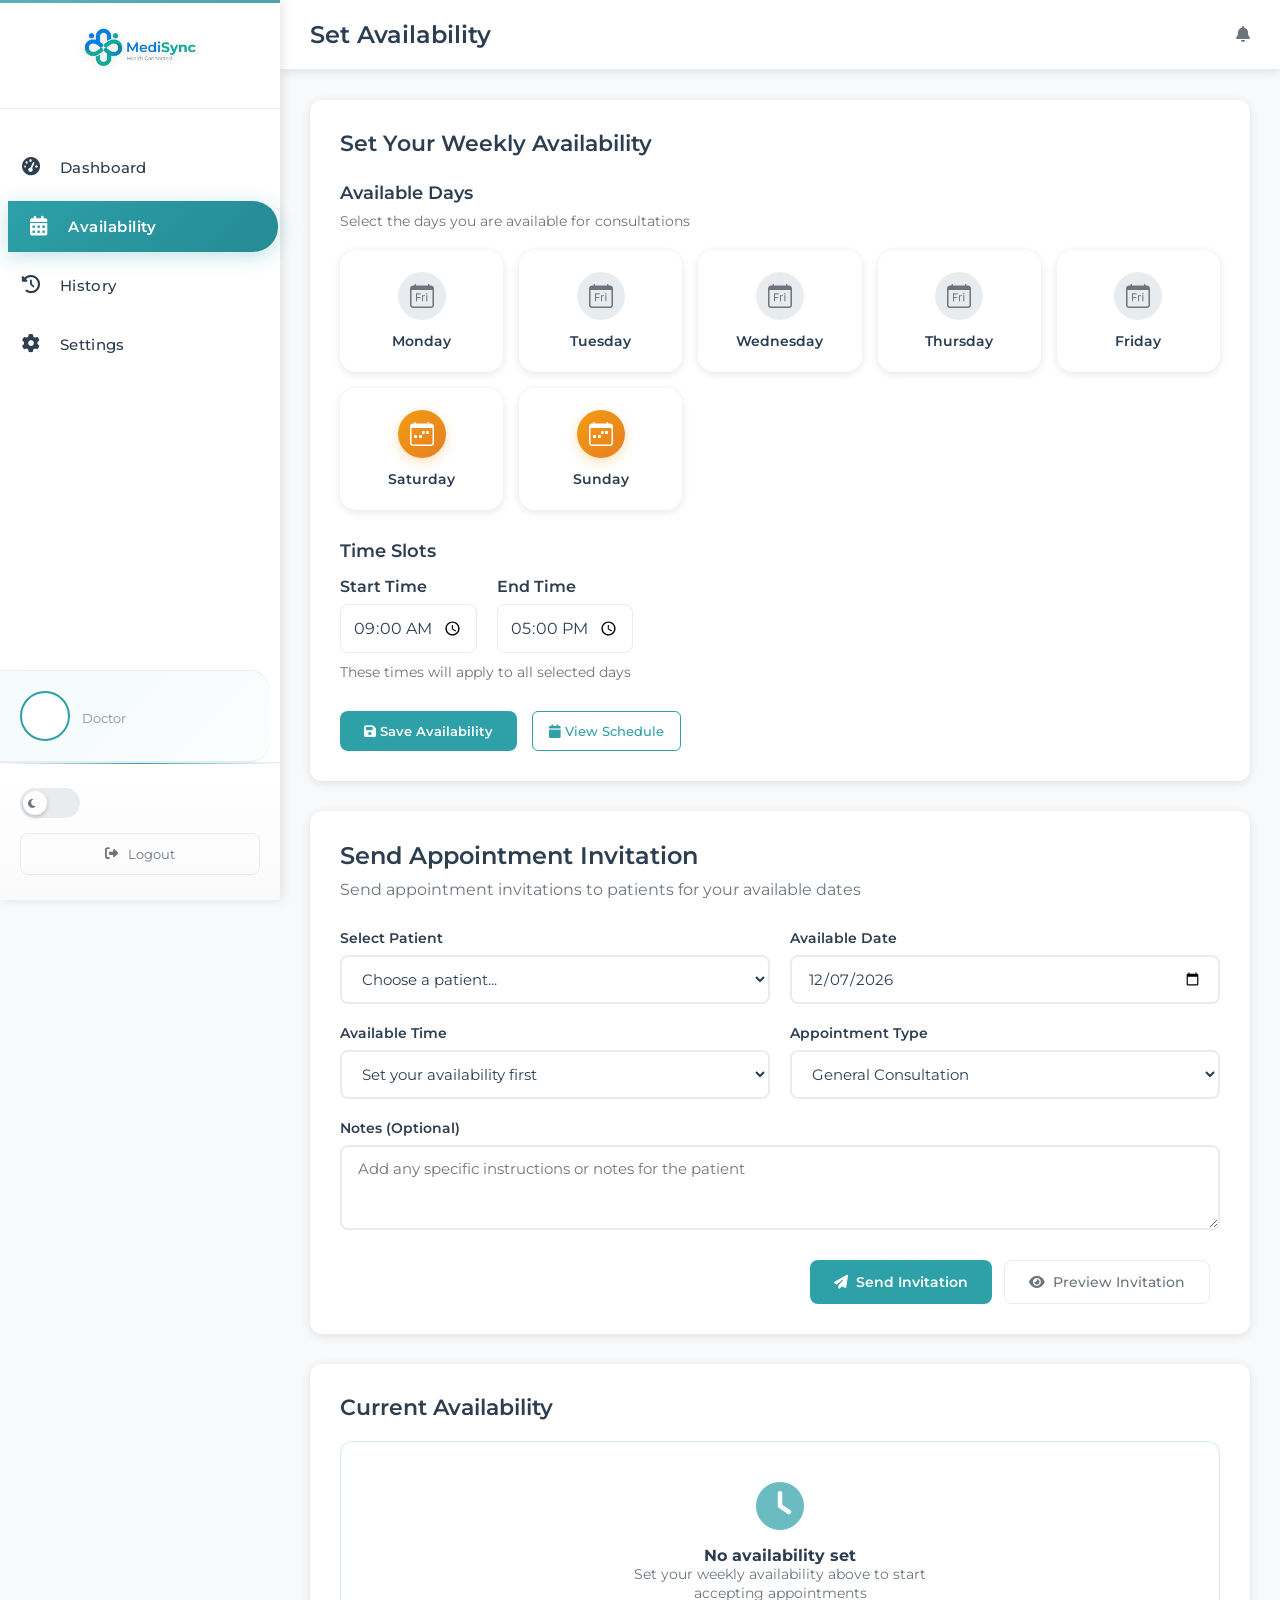
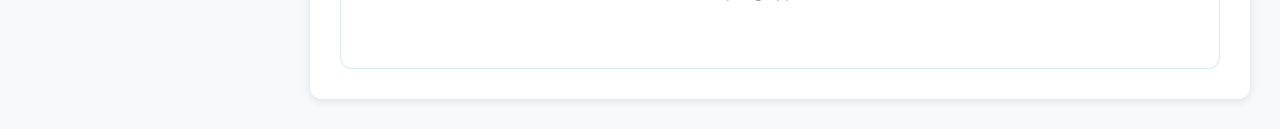
==== static/doctor/doctor-availability.html @ 9b915c84 "new" ====
<!DOCTYPE html>
<html lang="en">
<head>
    <meta charset="UTF-8">
    <meta name="viewport" content="width=device-width, initial-scale=1.0">
    <link rel="stylesheet" href="https://cdnjs.cloudflare.com/ajax/libs/font-awesome/6.4.2/css/all.min.css">
    <link rel="stylesheet" href="https://cdn.jsdelivr.net/npm/bootstrap-icons@1.11.1/font/bootstrap-icons.css">
    <link rel="stylesheet" href="doctor-dashboard.css">
    <link rel="stylesheet" href="availability.css">
    <title>MediSync - Doctor Availability</title>
</head>
<body>
    <div class="dashboard">
        <!-- Left Navbar -->
        <nav class="sidebar">
            <div class="sidebar-header">
                <img src="../login/Logo_Medisync.png" alt="MediSync Logo" class="logo">
            </div>

            <ul class="sidebar-menu">
                <li class="ripple tooltip nav-item" data-tooltip="Dashboard Overview" data-page="dashboard">
                    <i class="fas fa-tachometer-alt"></i>
                    <span>Dashboard</span>
                </li>
                <li class="active ripple tooltip nav-item" data-tooltip="Set Availability" data-page="availability">
                    <i class="fas fa-calendar-alt"></i>
                    <span>Availability</span>
                </li>
                <li class="ripple tooltip nav-item" data-tooltip="Appointment History" data-page="history">
                    <i class="fas fa-history"></i>
                    <span>History</span>
                </li>
                <li class="ripple tooltip nav-item" data-tooltip="Account Settings" data-page="settings">
                    <i class="fas fa-cog"></i>
                    <span>Settings</span>
                </li>
            </ul>

            <!-- Doctor Profile Section -->
            <div class="patient-profile">
                <div class="avatar-img">
                    <span></span>
                </div>
                <div class="patient-info">
                    <h4></h4>
                    <p>Doctor</p>
                </div>
            </div>

            <div class="sidebar-footer">
                <div class="theme-toggle">
                    <input type="checkbox" id="theme-switch">
                    <label for="theme-switch" class="theme-toggle-btn">
                        <i class="fas fa-moon"></i>
                        <i class="fas fa-sun"></i>
                        <span class="ball"></span>
                    </label>
                </div>
                <button class="logout-btn ripple tooltip" data-tooltip="Sign Out">
                    <i class="fas fa-sign-out-alt"></i>
                    <span>Logout</span>
                </button>
            </div>
        </nav>

        <!-- Main Content -->
        <main class="main-content">
            <header class="header">
                <h1>Set Availability</h1>
                <div class="header-actions">
                    <div class="notifications">
                        <i class="fas fa-bell"></i>
                    </div>
                </div>
            </header>

            <div class="availability-content">
                <!-- Availability Settings Section -->
                <section class="availability-section">
                    <h2>Set Your Weekly Availability</h2>
                    <div class="availability-form">
                        <div class="days-selection">
                            <h3>Available Days</h3>
                            <p class="days-subtitle">Select the days you are available for consultations</p>
                            <div class="days-grid">
                                <label class="day-card">
                                    <input type="checkbox" value="monday">
                                    <div class="day-content">
                                        <div class="day-icon">
                                            <i class="bi bi-calendar-day"></i>
                                        </div>
                                        <div class="day-info">
                                            <span class="day-name">Monday</span>
                                        </div>
                                    </div>
                                </label>
                                <label class="day-card">
                                    <input type="checkbox" value="tuesday">
                                    <div class="day-content">
                                        <div class="day-icon">
                                            <i class="bi bi-calendar-day"></i>
                                        </div>
                                        <div class="day-info">
                                            <span class="day-name">Tuesday</span>
                                        </div>
                                    </div>
                                </label>
                                <label class="day-card">
                                    <input type="checkbox" value="wednesday">
                                    <div class="day-content">
                                        <div class="day-icon">
                                            <i class="bi bi-calendar-day"></i>
                                        </div>
                                        <div class="day-info">
                                            <span class="day-name">Wednesday</span>
                                        </div>
                                    </div>
                                </label>
                                <label class="day-card">
                                    <input type="checkbox" value="thursday">
                                    <div class="day-content">
                                        <div class="day-icon">
                                            <i class="bi bi-calendar-day"></i>
                                        </div>
                                        <div class="day-info">
                                            <span class="day-name">Thursday</span>
                                        </div>
                                    </div>
                                </label>
                                <label class="day-card">
                                    <input type="checkbox" value="friday">
                                    <div class="day-content">
                                        <div class="day-icon">
                                            <i class="bi bi-calendar-day"></i>
                                        </div>
                                        <div class="day-info">
                                            <span class="day-name">Friday</span>
                                        </div>
                                    </div>
                                </label>
                                <label class="day-card">
                                    <input type="checkbox" value="saturday">
                                    <div class="day-content">
                                        <div class="day-icon">
                                            <i class="bi bi-calendar-week"></i>
                                        </div>
                                        <div class="day-info">
                                            <span class="day-name">Saturday</span>
                                        </div>
                                    </div>
                                </label>
                                <label class="day-card">
                                    <input type="checkbox" value="sunday">
                                    <div class="day-content">
                                        <div class="day-icon">
                                            <i class="bi bi-calendar-week"></i>
                                        </div>
                                        <div class="day-info">
                                            <span class="day-name">Sunday</span>
                                        </div>
                                    </div>
                                </label>
                            </div>
                        </div>

                        <div class="time-settings">
                            <h3>Time Slots</h3>
                            <div class="time-inputs">
                                <div class="time-group">
                                    <label for="start-time">Start Time</label>
                                    <input type="time" id="start-time" value="09:00">
                                </div>
                                <div class="time-group">
                                    <label for="end-time">End Time</label>
                                    <input type="time" id="end-time" value="17:00">
                                </div>
                            </div>
                            <p class="time-note">These times will apply to all selected days</p>
                        </div>

                        <div class="availability-actions">
                            <button class="btn-primary" id="save-availability-btn">
                                <i class="fas fa-save"></i>
                                Save Availability
                            </button>
                            <button class="btn-secondary" id="view-schedule-btn">
                                <i class="fas fa-calendar"></i>
                                View Schedule
                            </button>
                        </div>
                    </div>
                </section>

                <!-- Send Appointment Invitations -->
                <section class="send-invitation-section">
                    <h2>Send Appointment Invitation</h2>
                    <p>Send appointment invitations to patients for your available dates</p>

                    <div class="invitation-form">
                        <div class="form-row">
                            <div class="form-group">
                                <label for="patient-select">Select Patient</label>
                                <select id="patient-select" class="form-input">
                                    <option value="">Choose a patient...</option>
                                    <!-- Patients will be loaded dynamically -->
                                </select>
                            </div>
                            <div class="form-group">
                                <label for="invitation-date">Available Date</label>
                                <input type="date" id="invitation-date" class="form-input">
                            </div>
                        </div>

                        <div class="form-row">
                            <div class="form-group">
                                <label for="invitation-time">Available Time</label>
                                <select id="invitation-time" class="form-input">
                                    <option value="">Select time...</option>
                                </select>
                            </div>
                            <div class="form-group">
                                <label for="appointment-type">Appointment Type</label>
                                <select id="appointment-type" class="form-input">
                                    <option value="consultation">General Consultation</option>
                                    <option value="follow-up">Follow-up</option>
                                    <option value="emergency">Emergency</option>
                                    <option value="specialist">Specialist Consultation</option>
                                </select>
                            </div>
                        </div>

                        <div class="form-group">
                            <label for="invitation-notes">Notes (Optional)</label>
                            <textarea id="invitation-notes" class="form-input" rows="3" placeholder="Add any specific instructions or notes for the patient"></textarea>
                        </div>

                        <div class="invitation-actions">
                            <button class="btn-primary" id="send-invitation-btn">
                                <i class="fas fa-paper-plane"></i>
                                Send Invitation
                            </button>
                            <button class="btn-secondary" id="preview-invitation-btn">
                                <i class="fas fa-eye"></i>
                                Preview Invitation
                            </button>
                        </div>
                    </div>
                </section>

                <!-- Current Availability Display -->
                <section class="current-availability">
                    <h2>Current Availability</h2>
                    <div class="availability-display">
                        <div class="no-data-message">
                            <i class="fas fa-clock"></i>
                            <h4>No availability set</h4>
                            <p>Set your weekly availability above to start accepting appointments</p>
                        </div>
                    </div>
                </section>
            </div>
        </main>
    </div>

    <script src="doctor-dashboard.js"></script>
    <script src="availability.js"></script>
</body>
</html>
---- static/doctor/doctor-dashboard.css ----
@import url('https://fonts.googleapis.com/css2?family=Montserrat:wght@300;400;500;600;700&display=swap');

:root {
    /* Light Theme */
    --bg-primary: #f8f9fa;
    --bg-secondary: #ffffff;
    --bg-sidebar: #ffffff;
    --text-primary: #2c3e50;
    --text-secondary: #6c757d;
    --accent-color: #2da0a8;
    --accent-hover: #258a94;
    --border-color: #e9ecef;
    --shadow: 0 2px 10px rgba(0, 0, 0, 0.1);
    --card-bg: #ffffff;
    --sidebar-shadow: 2px 0 10px rgba(0, 0, 0, 0.1);
}

[data-theme="dark"] {
    --bg-primary: #1a1a1a;
    --bg-secondary: #2d2d2d;
    --bg-sidebar: #2d2d2d;
    --text-primary: #ffffff;
    --text-secondary: #b0b0b0;
    --accent-color: #4ecdc4;
    --accent-hover: #45b7ae;
    --border-color: #404040;
    --shadow: 0 2px 10px rgba(0, 0, 0, 0.3);
    --card-bg: #3d3d3d;
    --sidebar-shadow: 2px 0 10px rgba(0, 0, 0, 0.3);
}

* {
    margin: 0;
    padding: 0;
    box-sizing: border-box;
    font-family: 'Montserrat', sans-serif;
}

body {
    background-color: var(--bg-primary);
    color: var(--text-primary);
    transition: background-color 0.3s ease, color 0.3s ease;
}

.dashboard {
    display: flex;
    min-height: 100vh;
}

/* Sidebar Styles */
.sidebar {
    width: 280px;
    background-color: var(--bg-sidebar);
    box-shadow: var(--sidebar-shadow);
    display: flex;
    flex-direction: column;
    position: fixed;
    height: 100vh;
    left: 0;
    top: 0;
    z-index: 1000;
    transition: all 0.3s cubic-bezier(0.4, 0, 0.2, 1);
    transform: translateX(0);
    animation: slideInLeft 0.6s cubic-bezier(0.4, 0, 0.2, 1);
}

@keyframes slideInLeft {
    from {
        transform: translateX(-100%);
        opacity: 0;
    }
    to {
        transform: translateX(0);
        opacity: 1;
    }
}

.sidebar-header {
    padding: 25px 20px 20px;
    border-bottom: 1px solid var(--border-color);
    text-align: center;
    position: relative;
    overflow: hidden;
}

.sidebar-header::before {
    content: '';
    position: absolute;
    top: 0;
    left: 0;
    right: 0;
    height: 3px;
    background: linear-gradient(90deg, var(--accent-color), var(--accent-hover));
    opacity: 0.8;
}

.logo {
    width: 120px;
    height: auto;
    margin-bottom: 15px;
    transition: transform 0.3s ease;
    filter: drop-shadow(0 2px 4px rgba(0, 0, 0, 0.1));
}

.logo:hover {
    transform: scale(1.05);
}

.sidebar-header h2 {
    color: var(--accent-color);
    font-size: 20px;
    font-weight: 700;
    letter-spacing: -0.5px;
    margin: 0;
    text-shadow: 0 1px 2px rgba(0, 0, 0, 0.1);
}



/* Patient Profile Section */
.patient-profile {
    padding: 20px;
    border-top: 1px solid var(--border-color);
    border-bottom: 1px solid var(--border-color);
    display: flex;
    align-items: center;
    gap: 12px;
    background: linear-gradient(135deg, rgba(45, 160, 168, 0.05), rgba(45, 160, 168, 0.02));
    margin: 10px 0 0 0;
    border-radius: 0 20px 20px 0;
    margin-right: 10px;
    transition: all 0.3s ease;
}

.avatar-img {
    width: 50px;
    height: 50px;
    border-radius: 50%;
    border: 2px solid var(--accent-color);
    overflow: hidden;
    flex-shrink: 0;
    display: flex;
    align-items: center;
    justify-content: center;
    background-color: var(--bg-secondary);
    color: var(--accent-color);
    font-weight: bold;
    font-size: 18px;
}

.avatar-img img {
    width: 100%;
    height: 100%;
    object-fit: cover;
}

.patient-profile:hover {
    background: linear-gradient(135deg, rgba(45, 160, 168, 0.08), rgba(45, 160, 168, 0.04));
    transform: translateX(5px);
}



.patient-info h4 {
    color: var(--text-primary);
    font-size: 16px;
    font-weight: 600;
    margin: 0 0 4px 0;
    transition: color 0.3s ease;
}

.patient-profile:hover .patient-info h4 {
    color: var(--accent-color);
}

.patient-info p {
    color: var(--text-secondary);
    font-size: 13px;
    font-weight: 400;
    margin: 0;
    opacity: 0.8;
}

.sidebar-menu {
    list-style: none;
    padding: 25px 0 20px;
    flex: 1;
    position: relative;
}

.sidebar-menu li {
    margin: 8px 0;
    padding: 16px 20px;
    cursor: pointer;
    display: flex;
    align-items: center;
    transition: all 0.3s cubic-bezier(0.4, 0, 0.2, 1);
    position: relative;
    border-radius: 0 25px 25px 0;
    margin-right: 10px;
    overflow: hidden;
}

.nav-item {
    cursor: pointer;
}

.sidebar-menu li::before {
    content: '';
    position: absolute;
    left: 0;
    top: 0;
    height: 100%;
    width: 4px;
    background-color: var(--accent-color);
    transform: scaleY(0);
    transition: transform 0.3s cubic-bezier(0.4, 0, 0.2, 1);
    border-radius: 0 2px 2px 0;
    display: none;
}

.sidebar-menu li:hover::before,
.sidebar-menu li.active::before {
    transform: scaleY(0);
}

.sidebar-menu li:hover {
    background: linear-gradient(135deg, rgba(45, 160, 168, 0.1), rgba(45, 160, 168, 0.05));
    transform: translateX(8px);
    box-shadow: 0 4px 15px rgba(45, 160, 168, 0.15);
    color: var(--accent-color);
}

.sidebar-menu li.active {
    background: linear-gradient(135deg, var(--accent-color), var(--accent-hover));
    color: white;
    transform: translateX(8px);
    box-shadow: 0 4px 20px rgba(45, 160, 168, 0.3);
}

.sidebar-menu li.active::before {
    background-color: rgba(255, 255, 255, 0.8);
}

.sidebar-menu li i {
    margin-right: 18px;
    width: 22px;
    text-align: center;
    font-size: 18px;
    transition: all 0.3s ease;
    position: relative;
    z-index: 2;
}

.sidebar-menu li:hover i,
.sidebar-menu li.active i {
    transform: scale(1.1);
    color: currentColor;
}

.sidebar-menu li span {
    font-weight: 500;
    font-size: 15px;
    letter-spacing: 0.3px;
    position: relative;
    z-index: 2;
    transition: all 0.3s ease;
}

.sidebar-menu li:hover span,
.sidebar-menu li.active span {
    font-weight: 600;
    letter-spacing: 0.5px;
}

.sidebar-footer {
    padding: 25px 20px;
    border-top: 1px solid var(--border-color);
    background: linear-gradient(to top, rgba(0, 0, 0, 0.02), transparent);
    position: relative;
}

.sidebar-footer::before {
    content: '';
    position: absolute;
    top: 0;
    left: 0;
    right: 0;
    height: 1px;
    background: linear-gradient(90deg, transparent, var(--accent-color), transparent);
}

/* Theme Toggle */
.theme-toggle {
    margin-bottom: 15px;
}

.theme-toggle-btn {
    position: relative;
    display: block;
    width: 60px;
    height: 30px;
    border-radius: 15px;
    background-color: var(--border-color);
    cursor: pointer;
    transition: background-color 0.3s ease;
    z-index: 5;
}

.theme-toggle-btn i {
    position: absolute;
    top: 50%;
    transform: translateY(-50%);
    font-size: 10px;
    transition: all 0.3s ease;
    z-index: 25;
}

.fa-moon {
    left: 8px;
    opacity: 1;
    color: #6c757d;
}

.fa-sun {
    right: 8px;
    opacity: 0;
    color: #ffd700;
}

.ball {
    position: absolute;
    top: 3px;
    left: 3px;
    width: 24px;
    height: 24px;
    background-color: white;
    border-radius: 50%;
    transition: transform 0.3s ease, background-color 0.3s ease;
    z-index: 15;
    box-shadow: 0 2px 4px rgba(0, 0, 0, 0.2);
}

#theme-switch:checked + .theme-toggle-btn {
    background-color: var(--accent-color);
}

#theme-switch:checked + .theme-toggle-btn .fa-moon {
    opacity: 0;
}

#theme-switch:checked + .theme-toggle-btn .fa-sun {
    opacity: 1;
}

#theme-switch:checked + .theme-toggle-btn .ball {
    transform: translateX(30px);
}

#theme-switch {
    display: none;
}

.logout-btn {
    width: 100%;
    padding: 12px;
    background-color: transparent;
    border: 1px solid var(--border-color);
    border-radius: 8px;
    color: var(--text-secondary);
    cursor: pointer;
    display: flex;
    align-items: center;
    justify-content: center;
    transition: all 0.3s ease;
}

.logout-btn:hover {
    background-color: #dc3545;
    border-color: #dc3545;
    color: white;
}

.logout-btn i {
    margin-right: 10px;
}

/* Main Content */
.main-content {
    flex: 1;
    margin-left: 280px;
    background-color: var(--bg-primary);
    transition: background-color 0.3s ease;
}

.header {
    background-color: var(--bg-secondary);
    padding: 20px 30px;
    box-shadow: var(--shadow);
    display: flex;
    justify-content: space-between;
    align-items: center;
    border-bottom: 1px solid var(--border-color);
    transition: background-color 0.3s ease;
}

.header h1 {
    color: var(--text-primary);
    font-size: 24px;
    font-weight: 600;
}

.header-actions {
    display: flex;
    align-items: center;
    gap: 20px;
}

.notifications {
    position: relative;
    cursor: pointer;
    color: var(--text-secondary);
}

.notification-badge {
    position: absolute;
    top: -8px;
    right: -8px;
    background-color: #dc3545;
    color: white;
    border-radius: 50%;
    width: 18px;
    height: 18px;
    display: flex;
    align-items: center;
    justify-content: center;
    font-size: 10px;
    font-weight: 600;
}



.dashboard-content {
    padding: 30px;
}

/* Welcome Card */
.welcome-card {
    background-color: var(--card-bg);
    padding: 30px;
    border-radius: 12px;
    box-shadow: var(--shadow);
    margin-bottom: 30px;
    border-left: 4px solid var(--accent-color);
    transition: background-color 0.3s ease;
}

.welcome-card h2 {
    color: var(--text-primary);
    margin-bottom: 10px;
    font-size: 28px;
}

.welcome-card p {
    color: var(--text-secondary);
    margin-bottom: 20px;
    font-size: 16px;
}

/* Buttons */
.btn-primary {
    background-color: var(--accent-color);
    color: white;
    border: none;
    padding: 12px 24px;
    border-radius: 8px;
    cursor: pointer;
    font-weight: 600;
    transition: background-color 0.3s ease;
}

.btn-primary:hover {
    background-color: var(--accent-hover);
}

.btn-secondary {
    background-color: transparent;
    color: var(--accent-color);
    border: 1px solid var(--accent-color);
    padding: 8px 16px;
    border-radius: 6px;
    cursor: pointer;
    font-weight: 500;
    margin-right: 10px;
    transition: all 0.3s ease;
}

.btn-secondary:hover {
    background-color: var(--accent-color);
    color: white;
}

.btn-cancel {
    background-color: transparent;
    color: #dc3545;
    border: 1px solid #dc3545;
    padding: 8px 16px;
    border-radius: 6px;
    cursor: pointer;
    font-weight: 500;
    transition: all 0.3s ease;
}

.btn-cancel:hover {
    background-color: #dc3545;
    color: white;
}

/* Stats Grid */
.stats-grid {
    display: grid;
    grid-template-columns: repeat(auto-fit, minmax(250px, 1fr));
    gap: 20px;
    margin-bottom: 30px;
}

.stat-card {
    background-color: var(--card-bg);
    padding: 25px;
    border-radius: 12px;
    box-shadow: var(--shadow);
    display: flex;
    align-items: center;
    transition: background-color 0.3s ease;
}

.stat-icon {
    width: 60px;
    height: 60px;
    border-radius: 12px;
    display: flex;
    align-items: center;
    justify-content: center;
    color: white;
    margin-right: 20px;
    font-size: 20px;
    transition: transform 0.2s ease;
}

.stat-icon:hover {
    transform: scale(1.05);
}

/* Specific colors for each statistic type */
.stat-icon.appointments {
    background: linear-gradient(135deg, #3498db, #2980b9);
}

.stat-icon.doctors {
    background: linear-gradient(135deg, #2ecc71, #27ae60);
}

.stat-icon.prescriptions {
    background: linear-gradient(135deg, #e74c3c, #c0392b);
}

.stat-icon.health {
    background: linear-gradient(135deg, #f39c12, #e67e22);
}

.stat-info h3 {
    font-size: 28px;
    font-weight: 700;
    color: var(--text-primary);
    margin-bottom: 5px;
}

.stat-info p {
    color: var(--text-secondary);
    font-size: 14px;
}

/* Appointments Section */
.appointments-section,
.activity-section {
    margin-bottom: 30px;
}

.appointments-section h2,
.activity-section h2 {
    color: var(--text-primary);
    font-size: 22px;
    margin-bottom: 20px;
    font-weight: 600;
}

.appointment-card {
    background-color: var(--card-bg);
    padding: 20px;
    border-radius: 12px;
    box-shadow: var(--shadow);
    margin-bottom: 15px;
    display: flex;
    justify-content: space-between;
    align-items: center;
    transition: background-color 0.3s ease;
}

.appointment-info h4 {
    color: var(--text-primary);
    margin-bottom: 5px;
    font-size: 18px;
}

.appointment-info p {
    color: var(--text-secondary);
    margin-bottom: 5px;
    font-size: 14px;
}

.appointment-date,
.appointment-location {
    display: flex;
    align-items: center;
    font-size: 14px;
}

.appointment-date i,
.appointment-location i {
    margin-right: 8px;
    color: var(--accent-color);
}

.appointment-actions {
    display: flex;
}

/* Activity Section */
.activity-list {
    display: flex;
    flex-direction: column;
    gap: 15px;
}

.activity-item {
    background-color: var(--card-bg);
    padding: 15px;
    border-radius: 12px;
    box-shadow: var(--shadow);
    display: flex;
    align-items: center;
    transition: background-color 0.3s ease;
}

.activity-icon {
    width: 40px;
    height: 40px;
    border-radius: 8px;
    background-color: var(--accent-color);
    display: flex;
    align-items: center;
    justify-content: center;
    color: white;
    margin-right: 15px;
}

.activity-content p {
    color: var(--text-primary);
    margin-bottom: 5px;
    font-weight: 500;
}

.activity-content small {
    color: var(--text-secondary);
    font-size: 12px;
}

/* Tooltips */
.tooltip {
    position: relative;
}

.tooltip::after {
    content: attr(data-tooltip);
    position: absolute;
    bottom: 100%;
    left: 50%;
    transform: translateX(-50%);
    background-color: var(--text-primary);
    color: var(--bg-secondary);
    padding: 8px 12px;
    border-radius: 6px;
    font-size: 12px;
    font-weight: 500;
    white-space: nowrap;
    opacity: 0;
    visibility: hidden;
    transition: all 0.3s ease;
    pointer-events: none;
    z-index: 1000;
    margin-bottom: 8px;
}

.tooltip::before {
    content: '';
    position: absolute;
    bottom: 100%;
    left: 50%;
    transform: translateX(-50%);
    border: 5px solid transparent;
    border-top-color: var(--text-primary);
    opacity: 0;
    visibility: hidden;
    transition: all 0.3s ease;
    margin-bottom: 3px;
}

.tooltip:hover::after,
.tooltip:hover::before {
    opacity: 1;
    visibility: visible;
}

[data-theme="dark"] .tooltip::after {
    background-color: var(--bg-secondary);
    color: var(--text-primary);
    border: 1px solid var(--border-color);
}

[data-theme="dark"] .tooltip::before {
    border-top-color: var(--bg-secondary);
}

/* Ripple Effect */
.ripple {
    position: relative;
    overflow: hidden;
}

@keyframes ripple {
    to {
        transform: scale(4);
        opacity: 0;
    }
}

/* Focus States for Accessibility */
.sidebar-menu li:focus {
    outline: 2px solid var(--accent-color);
    outline-offset: 2px;
}

.logout-btn:focus {
    outline: 2px solid var(--accent-color);
    outline-offset: 2px;
}



.theme-toggle-btn:focus {
    outline: 2px solid var(--accent-color);
    outline-offset: 2px;
}

/* Responsive Design */
@media (max-width: 768px) {
    .sidebar {
        width: 100%;
        position: relative;
        height: auto;
        transform: translateX(0);
        animation: none;
    }

    .main-content {
        margin-left: 0;
    }

    .dashboard {
        flex-direction: column;
    }

    .header {
        padding: 15px 20px;
    }

    .dashboard-content {
        padding: 20px;
    }

    .stats-grid {
        grid-template-columns: 1fr;
    }

    .appointment-card {
        flex-direction: column;
        align-items: flex-start;
        gap: 15px;
    }

    .appointment-actions {
        width: 100%;
        justify-content: flex-end;
    }

    .logo {
        width: 90px;
        margin-bottom: 10px;
    }

    .patient-profile {
        padding: 15px;
        margin: 0;
    }



    .patient-info h4 {
        font-size: 14px;
    }

    .patient-info p {
        font-size: 12px;
    }

    .tooltip::after {
        display: none;
    }

    .tooltip::before {
        display: none;
    }
}

/* No Data Messages */
.no-data-message {
    text-align: center;
    padding: 40px 20px;
    background: var(--bg-secondary);
    border-radius: 12px;
    border: 1px solid rgba(45, 160, 168, 0.2);
}

.no-data-message i {
    font-size: 48px;
    color: var(--accent-color);
    margin-bottom: 16px;
    display: block;
    opacity: 0.7;
}

.no-data-message h3 {
    color: var(--text-primary);
    font-size: 18px;
    font-weight: 600;
    margin-bottom: 8px;
    margin-top: 0;
}

.no-data-message p {
    color: var(--text-secondary);
    font-size: 14px;
    line-height: 1.4;
    margin-bottom: 24px;
    max-width: 300px;
    margin-left: auto;
    margin-right: auto;
}

.no-data-message .btn-primary {
    background: var(--accent-color);
    border: none;
    color: white;
    padding: 10px 20px;
    border-radius: 6px;
    font-size: 14px;
    font-weight: 500;
    cursor: pointer;
    transition: background-color 0.2s ease;
    display: inline-flex;
    align-items: center;
    gap: 6px;
}

.no-data-message .btn-primary:hover {
    background: var(--accent-hover);
}

/* Different icons for different sections */
.appointments-section .no-data-message i {
    color: #2ecc71;
}

.activity-section .no-data-message i {
    color: #3498db;
}

/* Responsive design for no-data messages */
@media (max-width: 768px) {
    .no-data-message {
        padding: 30px 15px;
    }

    .no-data-message i {
        font-size: 40px;
        margin-bottom: 12px;
    }

    .no-data-message h3 {
        font-size: 16px;
    }

    .no-data-message p {
        font-size: 13px;
        margin-bottom: 20px;
    }

    .no-data-message .btn-primary {
        padding: 8px 16px;
        font-size: 13px;
    }
}

/* Charts Section */
.charts-section {
    margin-bottom: 40px;
}

.charts-section h2 {
    color: var(--text-primary);
    font-size: 22px;
    font-weight: 600;
    margin-bottom: 20px;
    padding: 0 30px;
}

.charts-grid {
    display: grid;
    grid-template-columns: repeat(auto-fit, minmax(400px, 1fr));
    gap: 20px;
    padding: 0 30px;
}

.chart-card {
    background: var(--card-bg);
    border-radius: 12px;
    box-shadow: var(--shadow);
    overflow: hidden;
    transition: transform 0.3s ease;
}

.chart-card:hover {
    transform: translateY(-2px);
}

.chart-header {
    padding: 20px 24px 16px;
    border-bottom: 1px solid var(--border-color);
    display: flex;
    justify-content: space-between;
    align-items: center;
}

.chart-header h3 {
    color: var(--text-primary);
    font-size: 16px;
    font-weight: 600;
    margin: 0;
    display: flex;
    align-items: center;
    gap: 8px;
}

.chart-header h3 i {
    color: var(--accent-color);
}

.chart-period {
    color: var(--text-secondary);
    font-size: 12px;
    font-weight: 500;
}

.chart-container {
    padding: 24px;
    height: 300px;
    position: relative;
}

/* Statistics Section */
.stats-section {
    margin-bottom: 40px;
}

.stats-section h2 {
    color: var(--text-primary);
    font-size: 22px;
    font-weight: 600;
    margin-bottom: 20px;
    padding: 0 30px;
}

.stats-overview {
    display: grid;
    grid-template-columns: repeat(auto-fit, minmax(200px, 1fr));
    gap: 20px;
    padding: 0 30px;
    margin-bottom: 30px;
}

.stat-box {
    background: var(--card-bg);
    border-radius: 12px;
    padding: 24px;
    box-shadow: var(--shadow);
    text-align: center;
    border: 1px solid var(--border-color);
    transition: transform 0.3s ease;
}

.stat-box:hover {
    transform: translateY(-2px);
}

.stat-value {
    font-size: 36px;
    font-weight: 700;
    color: var(--accent-color);
    margin-bottom: 8px;
}

.stat-label {
    color: var(--text-primary);
    font-size: 14px;
    font-weight: 600;
    margin-bottom: 12px;
}

.stat-trend {
    font-size: 12px;
    font-weight: 500;
    display: flex;
    align-items: center;
    justify-content: center;
    gap: 4px;
}

.stat-trend.positive {
    color: #28a745;
}

.stat-trend.negative {
    color: #dc3545;
}

.stat-trend.neutral {
    color: var(--text-secondary);
}

/* Specialty Breakdown */
.specialty-breakdown {
    background: var(--card-bg);
    border-radius: 12px;
    padding: 24px;
    margin: 0 30px;
    box-shadow: var(--shadow);
}

.specialty-breakdown h3 {
    color: var(--text-primary);
    font-size: 18px;
    font-weight: 600;
    margin-bottom: 20px;
}

.specialty-grid {
    display: flex;
    flex-direction: column;
    gap: 16px;
}

.specialty-item {
    display: flex;
    align-items: center;
    gap: 16px;
    padding: 16px;
    background: var(--bg-secondary);
    border-radius: 8px;
    transition: background-color 0.3s ease;
}

.specialty-item:hover {
    background: rgba(45, 160, 168, 0.05);
}

.specialty-icon {
    width: 40px;
    height: 40px;
    border-radius: 50%;
    display: flex;
    align-items: center;
    justify-content: center;
    color: white;
    font-size: 16px;
}

/* Specialty-specific colors */
.specialty-icon.cardiology {
    background: linear-gradient(135deg, #dc3545, #c82333);
}

.specialty-icon.dentistry {
    background: linear-gradient(135deg, #ffffff, #f8f9fa);
    color: #6c757d;
    border: 2px solid #dee2e6;
}

.specialty-icon.neurology {
    background: linear-gradient(135deg, #6f42c1, #5a32a3);
}

.specialty-icon.ophthalmology {
    background: linear-gradient(135deg, #007bff, #0056b3);
}

.specialty-icon.general-medicine {
    background: linear-gradient(135deg, #28a745, #1e7e34);
}

.specialty-info {
    flex: 1;
    display: flex;
    flex-direction: column;
    gap: 4px;
}

.specialty-name {
    color: var(--text-primary);
    font-weight: 600;
    font-size: 14px;
}

.specialty-count {
    color: var(--text-secondary);
    font-size: 12px;
}

.specialty-percentage {
    color: var(--accent-color);
    font-weight: 600;
    font-size: 14px;
}

/* Responsive Design for Charts */
@media (max-width: 1024px) {
    .charts-grid {
        grid-template-columns: 1fr;
        padding: 0 20px;
    }

    .stats-overview {
        grid-template-columns: repeat(2, 1fr);
        padding: 0 20px;
    }

    .specialty-breakdown {
        margin: 0 20px;
    }
}

@media (max-width: 768px) {
    .charts-section h2,
    .stats-section h2 {
        padding: 0 20px;
        font-size: 20px;
    }

    .charts-grid {
        padding: 0 20px;
    }

    .chart-container {
        height: 250px;
    }

    .stats-overview {
        grid-template-columns: 1fr;
        padding: 0 20px;
    }

    .stat-box {
        padding: 20px;
    }

    .stat-value {
        font-size: 28px;
    }

    .specialty-item {
        padding: 12px;
        gap: 12px;
    }

    .specialty-icon {
        width: 35px;
        height: 35px;
        font-size: 14px;
    }

    /* Mobile specialty colors (same as desktop) */
    .specialty-icon.cardiology {
        background: linear-gradient(135deg, #dc3545, #c82333);
    }

    .specialty-icon.dentistry {
        background: linear-gradient(135deg, #ffffff, #f8f9fa);
        color: #6c757d;
        border: 2px solid #dee2e6;
    }

    .specialty-icon.neurology {
        background: linear-gradient(135deg, #6f42c1, #5a32a3);
    }

    .specialty-icon.ophthalmology {
        background: linear-gradient(135deg, #007bff, #0056b3);
    }

    .specialty-icon.general-medicine {
        background: linear-gradient(135deg, #28a745, #1e7e34);
    }

    /* Mobile stat icon colors (same as desktop) */
    .stat-icon.appointments {
        background: linear-gradient(135deg, #3498db, #2980b9);
    }

    .stat-icon.doctors {
        background: linear-gradient(135deg, #2ecc71, #27ae60);
    }

    .stat-icon.prescriptions {
        background: linear-gradient(135deg, #e74c3c, #c0392b);
    }

    .stat-icon.health {
        background: linear-gradient(135deg, #f39c12, #e67e22);
    }
}
---- static/doctor/availability.css ----
/* Appointments Page Styles */

.appointments-content {
    padding: 30px;
    display: grid;
    grid-template-columns: 1fr 1fr;
    gap: 40px;
    max-width: 1400px;
    margin: 0 auto;
}

/* Calendar Section */
.calendar-section {
    background-color: var(--card-bg);
    padding: 30px;
    border-radius: 12px;
    box-shadow: var(--shadow);
    transition: background-color 0.3s ease;
}

.calendar-header {
    display: flex;
    justify-content: space-between;
    align-items: center;
    margin-bottom: 25px;
}

.calendar-header h2 {
    color: var(--text-primary);
    font-size: 22px;
    font-weight: 600;
    margin: 0;
}

.calendar-nav {
    display: flex;
    align-items: center;
    gap: 20px;
}

.calendar-btn {
    background-color: var(--accent-color);
    color: white;
    border: none;
    width: 35px;
    height: 35px;
    border-radius: 50%;
    cursor: pointer;
    display: flex;
    align-items: center;
    justify-content: center;
    transition: all 0.3s ease;
    font-size: 14px;
}

.calendar-btn:hover {
    background-color: var(--accent-hover);
    transform: scale(1.1);
}

#calendar-title {
    color: var(--text-primary);
    font-size: 18px;
    font-weight: 600;
    margin: 0;
    min-width: 150px;
    text-align: center;
}

.calendar-grid {
    display: flex;
    flex-direction: column;
}

.weekdays {
    display: grid;
    grid-template-columns: repeat(7, 1fr);
    gap: 5px;
    margin-bottom: 10px;
}

.weekdays div {
    text-align: center;
    font-weight: 600;
    color: var(--text-secondary);
    font-size: 14px;
    padding: 10px 0;
}

.days {
    display: grid;
    grid-template-columns: repeat(7, 1fr);
    gap: 5px;
}

.day {
    aspect-ratio: 1;
    display: flex;
    align-items: center;
    justify-content: center;
    cursor: pointer;
    border-radius: 8px;
    transition: all 0.3s ease;
    font-weight: 500;
    position: relative;
}

.day:hover {
    background-color: rgba(45, 160, 168, 0.1);
    color: var(--accent-color);
    transform: scale(1.05);
}

.day.selected {
    background-color: var(--accent-color);
    color: white;
    box-shadow: 0 2px 8px rgba(45, 160, 168, 0.3);
}

.day.today {
    border: 2px solid var(--accent-color);
    color: var(--accent-color);
}

.day.disabled {
    color: var(--text-secondary);
    opacity: 0.5;
    cursor: not-allowed;
}

.day.disabled:hover {
    background-color: transparent;
    color: var(--text-secondary);
    transform: none;
}

/* Booking Section */
.booking-section {
    background-color: var(--card-bg);
    padding: 30px;
    border-radius: 12px;
    box-shadow: var(--shadow);
    transition: background-color 0.3s ease;
}

.booking-section h2 {
    color: var(--text-primary);
    font-size: 22px;
    font-weight: 600;
    margin-bottom: 25px;
}

/* Form Styles */
.booking-form {
    display: flex;
    flex-direction: column;
    gap: 20px;
}

.form-group {
    display: flex;
    flex-direction: column;
}

.form-group label {
    color: var(--text-primary);
    font-weight: 500;
    margin-bottom: 8px;
    font-size: 14px;
}

.form-group input,
.form-group select,
.form-group textarea {
    padding: 12px 16px;
    border: 1px solid var(--border-color);
    border-radius: 8px;
    background-color: var(--bg-secondary);
    color: var(--text-primary);
    font-size: 14px;
    transition: all 0.3s ease;
    font-family: 'Montserrat', sans-serif;
}

.form-group input:focus,
.form-group select:focus,
.form-group textarea:focus {
    outline: none;
    border-color: var(--accent-color);
    box-shadow: 0 0 0 3px rgba(45, 160, 168, 0.1);
}

.form-group input[readonly] {
    background-color: var(--bg-primary);
    cursor: not-allowed;
}

/* Time Slots */
.time-slots {
    display: grid;
    grid-template-columns: repeat(auto-fit, minmax(100px, 1fr));
    gap: 10px;
    margin-top: 8px;
}

.time-slot {
    padding: 10px 12px;
    border: 1px solid var(--border-color);
    border-radius: 6px;
    background-color: var(--bg-secondary);
    color: var(--text-primary);
    text-align: center;
    cursor: pointer;
    transition: all 0.3s ease;
    font-size: 13px;
    font-weight: 500;
}

.time-slot:hover {
    border-color: var(--accent-color);
    background-color: rgba(45, 160, 168, 0.05);
}

.time-slot.selected {
    background-color: var(--accent-color);
    color: white;
    border-color: var(--accent-color);
}

.time-slot.disabled {
    background-color: var(--bg-primary);
    color: var(--text-secondary);
    cursor: not-allowed;
    opacity: 0.5;
}

.time-slot.disabled:hover {
    border-color: var(--border-color);
    background-color: var(--bg-primary);
}

/* Other Type Field */
#other-type-group {
    animation: slideDown 0.3s ease;
}

@keyframes slideDown {
    from {
        opacity: 0;
        transform: translateY(-10px);
    }
    to {
        opacity: 1;
        transform: translateY(0);
    }
}

/* Checkbox Group */
.checkbox-group {
    flex-direction: row;
    align-items: flex-start;
    gap: 12px;
}

.checkbox-group input[type="checkbox"] {
    width: 18px;
    height: 18px;
    margin-top: 2px;
    accent-color: var(--accent-color);
}

.checkbox-label {
    font-size: 13px;
    line-height: 1.5;
    color: var(--text-secondary);
    margin-bottom: 0;
    flex: 1;
}

.privacy-link {
    color: var(--accent-color);
    text-decoration: none;
    font-weight: 500;
}

.privacy-link:hover {
    text-decoration: underline;
}

/* Book Button */
.btn-book-appointment {
    background-color: var(--accent-color);
    color: white;
    border: none;
    padding: 14px 24px;
    border-radius: 8px;
    cursor: pointer;
    font-weight: 600;
    font-size: 16px;
    transition: all 0.3s ease;
    display: flex;
    align-items: center;
    justify-content: center;
    gap: 10px;
    margin-top: 10px;
}

.btn-book-appointment:hover {
    background-color: var(--accent-hover);
    transform: translateY(-2px);
    box-shadow: 0 4px 15px rgba(45, 160, 168, 0.3);
}

.btn-book-appointment:disabled {
    background-color: var(--text-secondary);
    cursor: not-allowed;
    transform: none;
    box-shadow: none;
}

/* Modal Styles */
.modal {
    display: none;
    position: fixed;
    z-index: 2000;
    left: 0;
    top: 0;
    width: 100%;
    height: 100%;
    background-color: rgba(0, 0, 0, 0.5);
    animation: fadeIn 0.3s ease;
}

.modal-content {
    background-color: var(--card-bg);
    margin: 5% auto;
    padding: 0;
    border-radius: 12px;
    width: 90%;
    max-width: 600px;
    box-shadow: 0 10px 30px rgba(0, 0, 0, 0.3);
    animation: slideIn 0.3s ease;
}

@keyframes fadeIn {
    from { opacity: 0; }
    to { opacity: 1; }
}

@keyframes slideIn {
    from {
        transform: translateY(-50px);
        opacity: 0;
    }
    to {
        transform: translateY(0);
        opacity: 1;
    }
}

.modal-header {
    padding: 20px 30px;
    border-bottom: 1px solid var(--border-color);
    display: flex;
    justify-content: space-between;
    align-items: center;
}

.modal-header h3 {
    color: var(--text-primary);
    font-size: 20px;
    font-weight: 600;
    margin: 0;
}

.modal-close {
    color: var(--text-secondary);
    font-size: 28px;
    font-weight: bold;
    cursor: pointer;
    transition: color 0.3s ease;
}

.modal-close:hover {
    color: var(--accent-color);
}

.modal-body {
    padding: 30px;
    max-height: 60vh;
    overflow-y: auto;
}

.modal-body h4 {
    color: var(--text-primary);
    font-size: 16px;
    font-weight: 600;
    margin: 20px 0 10px 0;
}

.modal-body h4:first-child {
    margin-top: 0;
}

.modal-body p {
    color: var(--text-secondary);
    font-size: 14px;
    line-height: 1.6;
    margin: 0 0 15px 0;
}

/* Responsive Design */
@media (max-width: 1024px) {
    .appointments-content {
        grid-template-columns: 1fr;
        gap: 30px;
    }

    .calendar-section,
    .booking-section {
        padding: 20px;
    }
}

@media (max-width: 768px) {
    .appointments-content {
        padding: 20px;
    }

    .calendar-header {
        flex-direction: column;
        gap: 15px;
        text-align: center;
    }

    .calendar-nav {
        order: -1;
    }

    .time-slots {
        grid-template-columns: repeat(3, 1fr);
    }

    .checkbox-group {
        flex-direction: column;
        gap: 8px;
    }

    .modal-content {
        margin: 10% auto;
        width: 95%;
    }

    .modal-body {
        padding: 20px;
        max-height: 70vh;
    }
}

@media (max-width: 480px) {
    .time-slots {
        grid-template-columns: repeat(2, 1fr);
    }

    .calendar-btn {
        width: 30px;
        height: 30px;
    }

    .btn-book-appointment {
        padding: 12px 20px;
        font-size: 15px;
    }
}

/* Dark Theme Adjustments */
[data-theme="dark"] .modal {
    background-color: rgba(0, 0, 0, 0.7);
}

/* Availability Page Styles */
.availability-content {
    padding: 30px;
    max-width: 1200px;
    margin: 0 auto;
}

.availability-section {
    background-color: var(--card-bg);
    padding: 30px;
    border-radius: 12px;
    box-shadow: var(--shadow);
    margin-bottom: 30px;
    transition: background-color 0.3s ease;
}

.availability-section h2 {
    color: var(--text-primary);
    font-size: 22px;
    font-weight: 600;
    margin-bottom: 25px;
}

.availability-form {
    display: flex;
    flex-direction: column;
    gap: 30px;
}

.days-selection h3,
.time-settings h3 {
    color: var(--text-primary);
    font-size: 18px;
    font-weight: 600;
    margin-bottom: 15px;
}

.days-selection h3 {
    margin-bottom: 8px;
}

.days-subtitle {
    color: var(--text-secondary);
    font-size: 14px;
    margin-bottom: 20px;
    font-weight: 400;
}

.days-grid {
    display: grid;
    grid-template-columns: repeat(auto-fit, minmax(140px, 1fr));
    gap: 16px;
}

.day-card {
    position: relative;
    background: var(--bg-secondary);
    border: 2px solid transparent;
    border-radius: 16px;
    cursor: pointer;
    transition: all 0.3s cubic-bezier(0.4, 0, 0.2, 1);
    overflow: hidden;
    box-shadow: 0 2px 8px rgba(0, 0, 0, 0.1);
}

.day-card::before {
    content: '';
    position: absolute;
    top: 0;
    left: 0;
    right: 0;
    height: 4px;
    background: linear-gradient(90deg, var(--accent-color), var(--accent-hover));
    transform: scaleX(0);
    transition: transform 0.3s ease;
}

.day-card:hover {
    transform: translateY(-4px);
    box-shadow: 0 8px 25px rgba(45, 160, 168, 0.2);
    border-color: rgba(45, 160, 168, 0.3);
}

.day-card input[type="checkbox"] {
    position: absolute;
    opacity: 0;
    pointer-events: none;
}

.day-card input[type="checkbox"]:checked + .day-content {
    background: linear-gradient(135deg, rgba(45, 160, 168, 0.1), rgba(45, 160, 168, 0.05));
}

.day-card input[type="checkbox"]:checked ~ .day-content .day-icon {
    background-color: var(--accent-color);
    color: white;
    transform: scale(1.1);
}

.day-card input[type="checkbox"]:checked::before {
    transform: scaleX(1);
}

.day-content {
    display: flex;
    flex-direction: column;
    align-items: center;
    padding: 20px 16px;
    transition: all 0.3s ease;
    position: relative;
}

.day-icon {
    width: 48px;
    height: 48px;
    background-color: var(--border-color);
    border-radius: 50%;
    display: flex;
    align-items: center;
    justify-content: center;
    margin-bottom: 12px;
    transition: all 0.3s ease;
    font-size: 24px;
    color: var(--text-secondary);
}

.day-card:hover .day-icon {
    background-color: var(--accent-color);
    color: white;
    transform: scale(1.05);
}

.day-card input[type="checkbox"]:checked + .day-content .day-icon {
    background-color: var(--accent-color);
    color: white;
    transform: scale(1.1);
}

.day-card:hover .day-icon {
    background-color: var(--accent-color);
    color: white;
    transform: scale(1.05);
}

.day-info {
    text-align: center;
}

.day-name {
    display: block;
    font-weight: 600;
    color: var(--text-primary);
    font-size: 14px;
    text-align: center;
    transition: color 0.3s ease;
}

.day-card input[type="checkbox"]:checked + .day-content .day-name {
    color: var(--accent-color);
}

/* Weekend days special styling */
.day-card:has(input[value="saturday"]) .day-icon,
.day-card:has(input[value="sunday"]) .day-icon {
    background: linear-gradient(135deg, #f39c12, #e67e22);
    color: white;
    box-shadow: 0 4px 12px rgba(243, 156, 18, 0.3);
}

.day-card:has(input[value="saturday"]):hover .day-icon,
.day-card:has(input[value="sunday"]):hover .day-icon {
    background: linear-gradient(135deg, #e67e22, #d35400);
    color: white;
    box-shadow: 0 6px 16px rgba(230, 126, 34, 0.4);
}

.day-card:has(input[value="saturday"]) input[type="checkbox"]:checked + .day-content .day-icon,
.day-card:has(input[value="sunday"]) input[type="checkbox"]:checked + .day-content .day-icon {
    background: linear-gradient(135deg, #f39c12, #e67e22);
    color: white;
    box-shadow: 0 6px 16px rgba(243, 156, 18, 0.4);
    animation: pulse 2s infinite;
}

@keyframes pulse {
    0% {
        box-shadow: 0 6px 16px rgba(243, 156, 18, 0.4);
    }
    50% {
        box-shadow: 0 8px 20px rgba(243, 156, 18, 0.6);
    }
    100% {
        box-shadow: 0 6px 16px rgba(243, 156, 18, 0.4);
    }
}

.time-inputs {
    display: flex;
    gap: 20px;
    align-items: end;
}

.time-group {
    display: flex;
    flex-direction: column;
    gap: 8px;
}

.time-group label {
    font-weight: 600;
    color: var(--text-primary);
}

.time-group input[type="time"] {
    padding: 12px;
    border: 1px solid var(--border-color);
    border-radius: 8px;
    background-color: var(--bg-secondary);
    color: var(--text-primary);
    font-size: 16px;
}

.time-note {
    color: var(--text-secondary);
    font-size: 14px;
    margin-top: 10px;
}

.availability-actions {
    display: flex;
    gap: 15px;
    flex-wrap: wrap;
}

.current-availability {
    background-color: var(--card-bg);
    padding: 30px;
    border-radius: 12px;
    box-shadow: var(--shadow);
    transition: background-color 0.3s ease;
}

.current-availability h2 {
    color: var(--text-primary);
    font-size: 22px;
    font-weight: 600;
    margin-bottom: 20px;
}

/* Responsive Design */
@media (max-width: 768px) {
    .availability-content {
        padding: 20px;
    }

    .availability-section {
        padding: 20px;
    }

    .days-grid {
        grid-template-columns: repeat(2, 1fr);
        gap: 12px;
    }

    .day-card {
        padding: 16px 12px;
    }

    .day-icon {
        width: 40px;
        height: 40px;
        font-size: 20px;
    }

    .day-name {
        font-size: 12px;
    }

    .time-inputs {
        flex-direction: column;
        gap: 15px;
    }

    .availability-actions {
        flex-direction: column;
    }

    .availability-actions .btn-primary,
    .availability-actions .btn-secondary {
        width: 100%;
    }
}

/* Send Invitation Section */
.send-invitation-section {
    background: var(--card-bg);
    border-radius: 12px;
    padding: 30px;
    margin-bottom: 30px;
    box-shadow: var(--shadow);
    transition: background-color 0.3s ease;
}

.send-invitation-section h2 {
    color: var(--text-primary);
    font-size: 24px;
    margin-bottom: 10px;
    font-weight: 600;
}

.send-invitation-section > p {
    color: var(--text-secondary);
    margin-bottom: 30px;
    font-size: 16px;
}

.invitation-form {
    display: flex;
    flex-direction: column;
    gap: 20px;
}

.invitation-form .form-row {
    display: grid;
    grid-template-columns: 1fr 1fr;
    gap: 20px;
}

.invitation-form .form-group {
    display: flex;
    flex-direction: column;
}

.invitation-form .form-group label {
    color: var(--text-primary);
    font-weight: 600;
    margin-bottom: 8px;
    font-size: 14px;
}

.invitation-form .form-input {
    padding: 12px 16px;
    border: 2px solid var(--border-color);
    border-radius: 8px;
    background: var(--bg-secondary);
    color: var(--text-primary);
    font-size: 15px;
    transition: all 0.3s ease;
    font-family: 'Montserrat', sans-serif;
}

.invitation-form .form-input:focus {
    outline: none;
    border-color: var(--accent-color);
    box-shadow: 0 0 0 3px rgba(45, 160, 168, 0.1);
}

.invitation-form .form-input:invalid {
    border-color: #dc3545;
}

.invitation-form textarea.form-input {
    resize: vertical;
    min-height: 80px;
}

.invitation-form select.form-input {
    cursor: pointer;
}

.invitation-actions {
    display: flex;
    gap: 12px;
    justify-content: flex-end;
    margin-top: 10px;
}

.invitation-actions .btn-primary {
    background: var(--accent-color) !important;
    color: white !important;
    border: none;
    padding: 12px 24px;
    border-radius: 8px;
    cursor: pointer;
    font-size: 14px;
    font-weight: 600;
    transition: transform 0.3s ease, box-shadow 0.3s ease;
    display: flex;
    align-items: center;
    gap: 8px;
}

.invitation-actions .btn-primary:hover {
    background: var(--secondary-color);
    transform: translateY(-1px);
    box-shadow: 0 4px 12px rgba(45, 160, 168, 0.3);
}

.invitation-actions .btn-primary:active,
.invitation-actions .btn-primary:focus:active {
    background: var(--accent-color) !important;
    transform: none;
    box-shadow: none;
    color: white !important;
}

.invitation-actions .btn-primary:disabled {
    background: var(--accent-color);
    color: white;
    cursor: not-allowed;
    transform: none;
    box-shadow: none;
    opacity: 0.7;
}

.invitation-actions .btn-secondary {
    background: transparent;
    border: 1px solid var(--border-color);
    color: var(--text-secondary);
    padding: 12px 24px;
    border-radius: 8px;
    cursor: pointer;
    font-size: 14px;
    font-weight: 500;
    transition: all 0.3s ease;
    display: flex;
    align-items: center;
    gap: 8px;
}

.invitation-actions .btn-secondary:hover {
    background: var(--border-color);
    color: var(--text-primary);
}

@media (max-width: 480px) {
    .days-grid {
        grid-template-columns: 1fr;
    }

    .day-content {
        padding: 16px 12px;
    }

    .send-invitation-section {
        padding: 20px;
    }

    .invitation-form .form-row {
        grid-template-columns: 1fr;
        gap: 16px;
    }

    .invitation-actions {
        flex-direction: column;
    }

    .invitation-actions .btn-primary,
    .invitation-actions .btn-secondary {
        width: 100%;
        justify-content: center;
    }
}
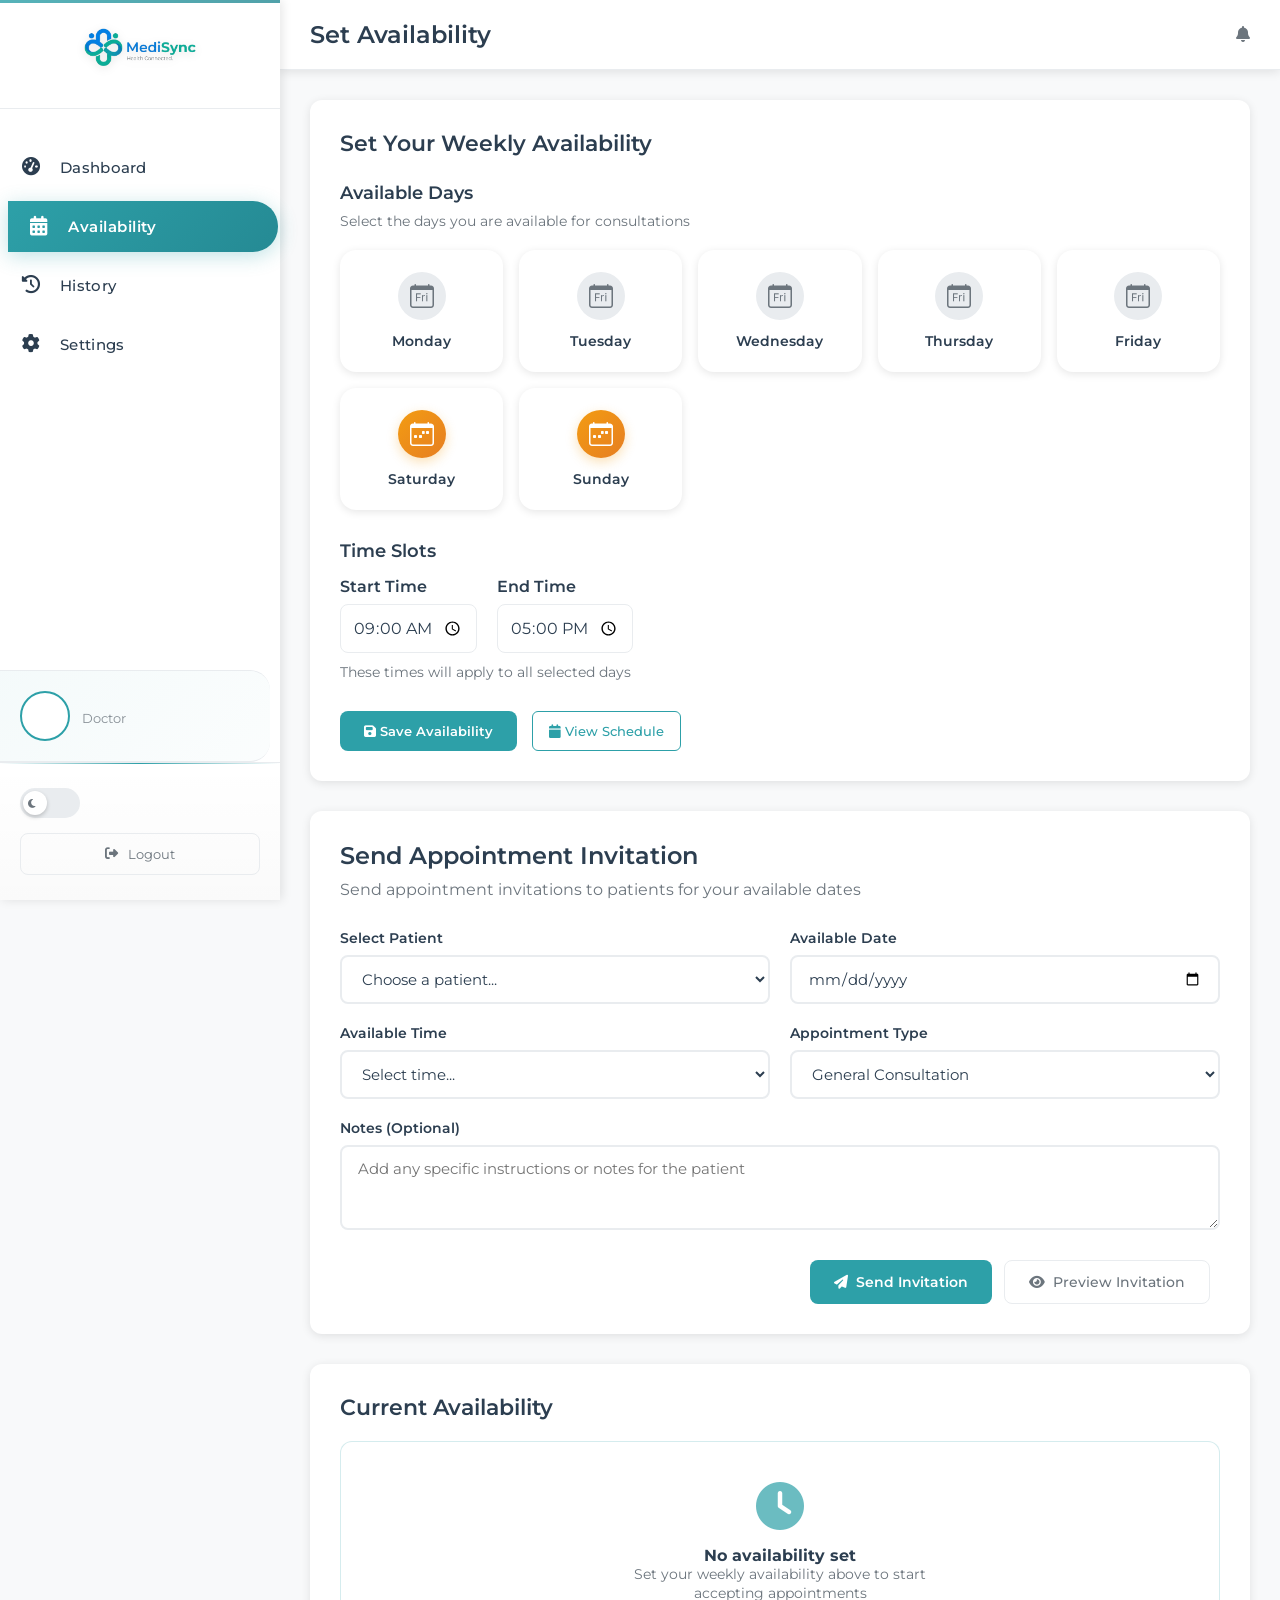
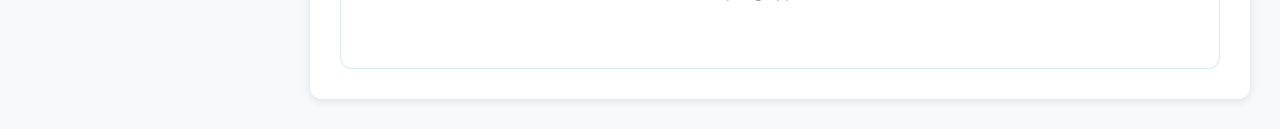
==== commit 508e0157: "new" ====
--- a/static/doctor/doctor-availability.html
+++ b/static/doctor/doctor-availability.html
@@ -263,6 +263,5 @@
     </div>
 
     <script src="doctor-dashboard.js"></script>
-    <script src="availability.js"></script>
 </body>
 </html>
